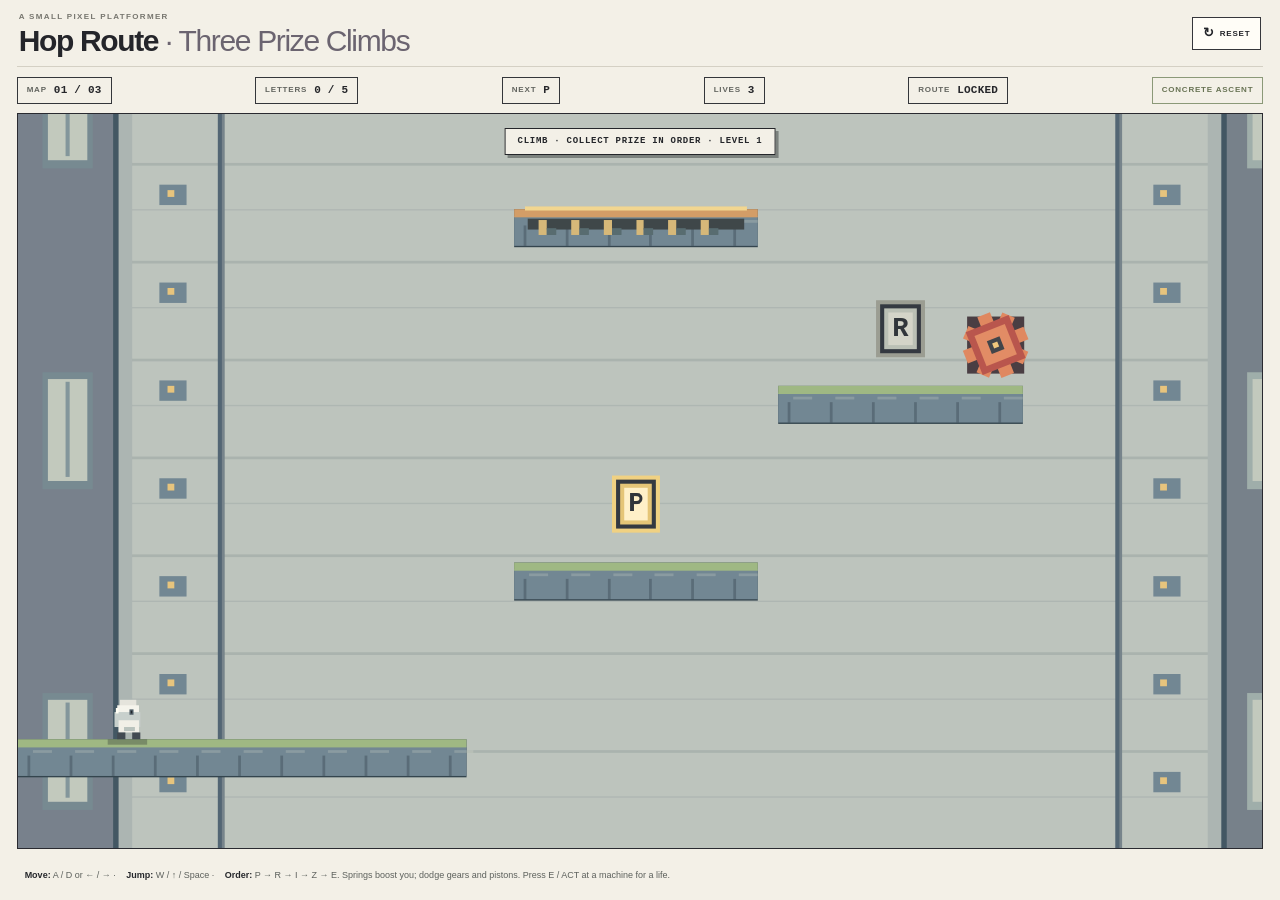
==== hopworld-60.html @ 24fb121d "Initial Cloudflare Pages site" ====
<!doctype html>
<html lang="en">
<head>
  <meta charset="utf-8">
  <meta name="viewport" content="width=device-width,initial-scale=1,viewport-fit=cover">
  <meta name="theme-color" content="#68606d">
  <title>Hop Route · Three Prize Climbs</title>
  <link rel="stylesheet" href="hopworld-60.css">
</head>
<body>
  <main class="hop-app">
    <header class="hop-topbar">
      <div><span class="hop-kicker">A SMALL PIXEL PLATFORMER</span><h1>Hop Route <span>· Three Prize Climbs</span></h1></div>
      <button type="button" class="hop-reset" data-reset aria-label="Restart from map one">↻ <span>RESET</span></button>
    </header>
    <section class="hop-hud" aria-label="Route status">
      <span>MAP <b data-map>01 / 03</b></span>
      <span><span data-goal-label>UNITS</span> <b data-units>0 / 2</b></span>
      <span data-next-wrap hidden>NEXT <b data-next-letter>—</b></span>
      <span>LIVES <b data-lives>3</b></span>
      <span>ROUTE <b data-route>LOCKED</b></span>
      <span class="hop-world" data-world>CONCRETE HALL</span>
    </section>
    <section class="hop-stage" aria-label="Hop Route platform game">
      <canvas data-canvas width="960" height="540" tabindex="0" role="img" aria-label="Three vertical pixel art platform levels. On each level collect P, R, I, Z, E in order, bounce on trampolines, avoid mechanical hazards and reach the exit."></canvas>
      <div class="hop-toast" data-toast aria-live="polite" hidden></div>
      <div class="hop-result" data-result hidden>
        <article class="hop-result-card"><span class="hop-result-stamp" data-result-stamp>ROUTE COMPLETE</span><h2 data-result-title>All three climbs cleared.</h2><p data-result-copy>The machines are humming again. Nice hopping.</p><button type="button" data-reset-result>Play again</button></article>
      </div>
    </section>
    <footer class="hop-controls">
      <p data-help><b>Move:</b> A / D or ← / → <b>Jump:</b> W / ↑ / Space <b>Activate a machine:</b> E. Turn on both units, then find the portal.</p>
      <div class="hop-touch" aria-label="Touch controls"><button type="button" data-left aria-label="Move left">←</button><button type="button" data-right aria-label="Move right">→</button><button type="button" data-jump>JUMP</button><button type="button" data-activate>ACT</button></div>
    </footer>
  </main>
  <script src="hopworld-60.js" defer></script>
</body>
</html>
---- hopworld-60.css ----
*{box-sizing:border-box}
:root{color-scheme:light;--ink:#24252a;--muted:#6e7077;--paper:#f3f0e7;--line:#35363b;--plum:#69616f;--green:#a5b78d}
html,body{width:100%;height:100%;margin:0;overflow:hidden}
body{background:var(--plum);color:var(--ink);font:13px/1.4 Arial,Helvetica,sans-serif}
button{font:inherit}
.hop-app{width:100%;height:100%;display:flex;flex-direction:column;padding:0 clamp(8px,1.3vw,18px);background:var(--paper)}
.hop-topbar{display:flex;flex:none;align-items:center;justify-content:space-between;gap:12px;min-height:67px;padding:9px 2px 8px;border-bottom:1px solid #d4d0c4}
.hop-kicker{display:block;margin-bottom:4px;color:#77766f;font-size:8px;font-weight:900;letter-spacing:.17em}
.hop-topbar h1{margin:0;font-size:clamp(20px,2.7vw,30px);line-height:1;letter-spacing:-.045em}
.hop-topbar h1 span{color:#6b6470;font-weight:500}
.hop-reset{display:flex;align-items:center;gap:6px;min-height:33px;padding:0 10px;border:1px solid var(--line);background:#fffdf7;color:var(--ink);font-weight:900;cursor:pointer}
.hop-reset:hover,.hop-reset:focus-visible{background:var(--ink);color:#fff;outline:2px solid var(--ink);outline-offset:2px}
.hop-reset span{font-size:8px;letter-spacing:.1em}
.hop-hud{display:flex;flex:none;align-items:center;justify-content:space-between;gap:8px;min-height:46px;padding:6px 0}
.hop-hud>span{display:flex;align-items:center;gap:7px;min-height:27px;padding:4px 9px;border:1px solid #34363a;color:#62645f;font-size:8px;font-weight:900;letter-spacing:.1em;white-space:nowrap}
.hop-hud>span[hidden],.hop-touch button[hidden]{display:none!important}
.hop-hud b{color:#25262a;font:900 11px/1 'Courier New',monospace;letter-spacing:.02em}
.hop-world{color:#687354!important;border-color:#8b9978!important}
.hop-stage{position:relative;flex:1 1 auto;min-height:0;overflow:hidden;border:1px solid #292a30;background:#68606d;box-shadow:inset 0 0 0 3px rgba(255,255,255,.08)}
.hop-stage canvas{display:block;width:100%;height:100%;image-rendering:pixelated;image-rendering:crisp-edges;touch-action:none}
.hop-stage canvas:focus-visible{outline:2px dashed #fffdf7;outline-offset:-5px}
.hop-toast{position:absolute;top:14px;left:50%;transform:translateX(-50%);max-width:calc(100% - 24px);padding:7px 12px;border:1px solid #24262a;background:#f3f0e7;color:#24262a;font:900 9px/1.2 'Courier New',monospace;letter-spacing:.08em;text-align:center;box-shadow:3px 3px 0 rgba(20,22,25,.38);pointer-events:none}
.hop-toast[hidden],.hop-result[hidden]{display:none!important}
.hop-result{position:absolute;inset:0;display:grid;place-items:center;padding:15px;background:rgba(36,34,41,.67);backdrop-filter:blur(2px)}
.hop-result-card{width:min(360px,100%);padding:20px;border:1px solid #292a30;background:#f3f0e7;box-shadow:7px 7px 0 #26252a;text-align:center}
.hop-result-stamp{display:inline-block;margin-bottom:8px;color:#6e765c;font-size:8px;font-weight:900;letter-spacing:.15em}
.hop-result-card h2{margin:0;font-size:25px;line-height:1.05;letter-spacing:-.04em}
.hop-result-card p{margin:8px 0 15px;color:#666962;font-size:11px}
.hop-result-card button{min-height:36px;padding:0 17px;border:1px solid #25272b;background:#303138;color:#fff;font-size:9px;font-weight:900;letter-spacing:.11em;text-transform:uppercase;cursor:pointer}
.hop-result-card button:hover,.hop-result-card button:focus-visible{background:#71805f;outline:2px solid #25272b;outline-offset:2px}
.hop-controls{display:flex;flex:none;align-items:center;justify-content:space-between;gap:12px;min-height:51px;padding:7px 0 6px}
.hop-controls p{margin:0;color:#5c605c;font-size:9px}
.hop-controls p b{margin-left:8px;color:#25272b}
.hop-touch{display:none;align-items:center;gap:5px}
.hop-touch button{min-width:37px;min-height:32px;padding:0 8px;border:1px solid #303138;background:#fffdf7;color:#303138;font-size:10px;font-weight:900;touch-action:none;user-select:none}
.hop-touch button[data-jump]{background:#303138;color:#fff;font-size:8px;letter-spacing:.08em}
.hop-touch button[data-activate]{min-width:34px;background:#d3ad6e}
.hop-touch button.is-held,.hop-touch button:active{background:#aab696;color:#22252a}
@media(max-width:720px){
  .hop-topbar{min-height:57px;padding-block:7px}.hop-hud{display:grid;grid-template-columns:repeat(3,minmax(0,1fr));gap:4px;min-height:0;padding:5px 0}.hop-hud>span{justify-content:center;gap:4px;padding:4px 5px;font-size:7px;letter-spacing:.04em}.hop-hud b{font-size:9px}.hop-controls{align-items:flex-start;flex-direction:column;gap:6px;min-height:64px;padding:6px 0}.hop-controls p{font-size:8px}.hop-controls p b{margin-left:3px}.hop-touch{display:flex}.hop-touch button{min-width:35px;min-height:31px}
}
@media(max-width:420px){.hop-topbar h1{font-size:19px}.hop-kicker{font-size:7px}.hop-reset{min-height:30px;padding-inline:7px}.hop-hud{gap:2px}.hop-hud>span{gap:2px;padding:4px 2px;font-size:6px;letter-spacing:0}.hop-hud b{font-size:7.5px}.hop-world{max-width:96px;overflow:hidden}.hop-controls p{font-size:7px}.hop-result-card{padding:15px}.hop-result-card h2{font-size:21px}}
@media(max-height:560px){.hop-topbar{min-height:47px;padding-block:5px}.hop-hud{min-height:35px;padding-block:4px}.hop-controls{min-height:39px;padding-block:4px}.hop-controls p{font-size:8px}}
@media(prefers-reduced-motion:reduce){*{scroll-behavior:auto!important}}
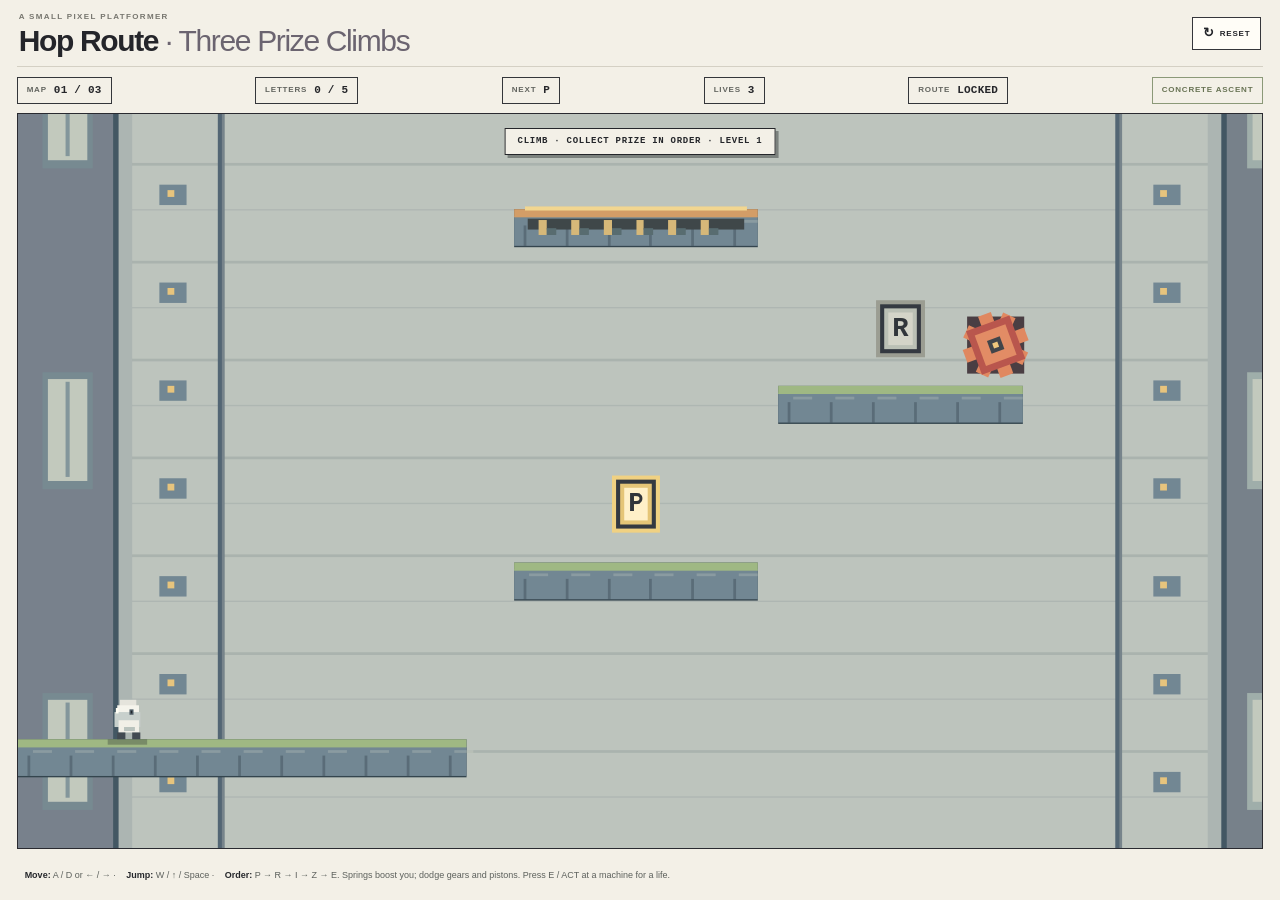
==== commit 9505160d: "Improve SEO metadata across Pages site" ====
--- a/hopworld-60.html
+++ b/hopworld-60.html
@@ -4,7 +4,26 @@
   <meta charset="utf-8">
   <meta name="viewport" content="width=device-width,initial-scale=1,viewport-fit=cover">
   <meta name="theme-color" content="#68606d">
-  <title>Hop Route · Three Prize Climbs</title>
+  <title>Hop Route | Browser Platform Game by Mikhail K.</title>
+  <meta name="description" content="Play Hop Route, a browser platform game with three climbs. Jump across platforms, activate both machines and find the portal in this mini-game by Mikhail K.">
+  <meta name="author" content="Mikhail K.">
+  <meta name="robots" content="index,follow,max-image-preview:large">
+  <link rel="canonical" href="https://basturma.kiev.ua/hopworld-60.html">
+  <link rel="icon" type="image/svg+xml" href="/favicons/13-binary-wave.svg">
+  <meta property="og:type" content="website">
+  <meta property="og:site_name" content="Mikhail K.">
+  <meta property="og:locale" content="en_US">
+  <meta property="og:title" content="Hop Route | Browser Platform Game by Mikhail K.">
+  <meta property="og:description" content="Play Hop Route, a browser platform game with three climbs. Jump across platforms, activate both machines and find the portal in this mini-game by Mikhail K.">
+  <meta property="og:url" content="https://basturma.kiev.ua/hopworld-60.html">
+  <meta property="og:image" content="https://basturma.kiev.ua/assets/avatar.jpg">
+  <meta property="og:image:type" content="image/jpeg">
+  <meta property="og:image:alt" content="Portrait of Mikhail K., creator of the Hop Route browser game">
+  <meta name="twitter:card" content="summary_large_image">
+  <meta name="twitter:title" content="Hop Route | Browser Platform Game by Mikhail K.">
+  <meta name="twitter:description" content="Play Hop Route, a browser platform game with three climbs. Jump across platforms, activate both machines and find the portal in this mini-game by Mikhail K.">
+  <meta name="twitter:image" content="https://basturma.kiev.ua/assets/avatar.jpg">
+  <meta name="twitter:image:alt" content="Portrait of Mikhail K., creator of the Hop Route browser game">
   <link rel="stylesheet" href="hopworld-60.css">
 </head>
 <body>
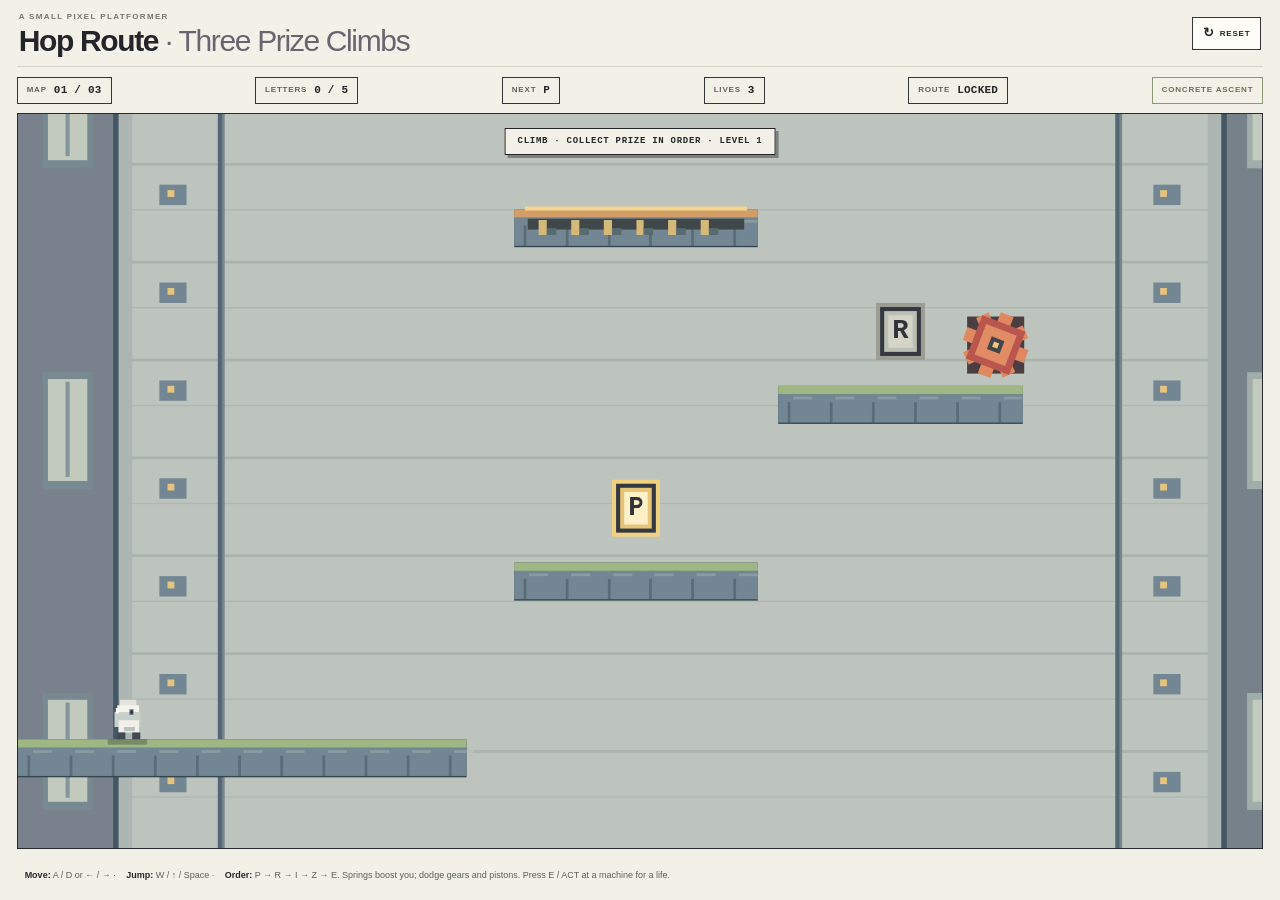
==== commit c4e007ce: "Add pixel visitor counter to site footer" ====
--- a/hopworld-60.html
+++ b/hopworld-60.html
@@ -53,5 +53,6 @@
     </footer>
   </main>
   <script src="hopworld-60.js" defer></script>
+  <script src="/visitor-counter.js" defer></script>
 </body>
 </html>
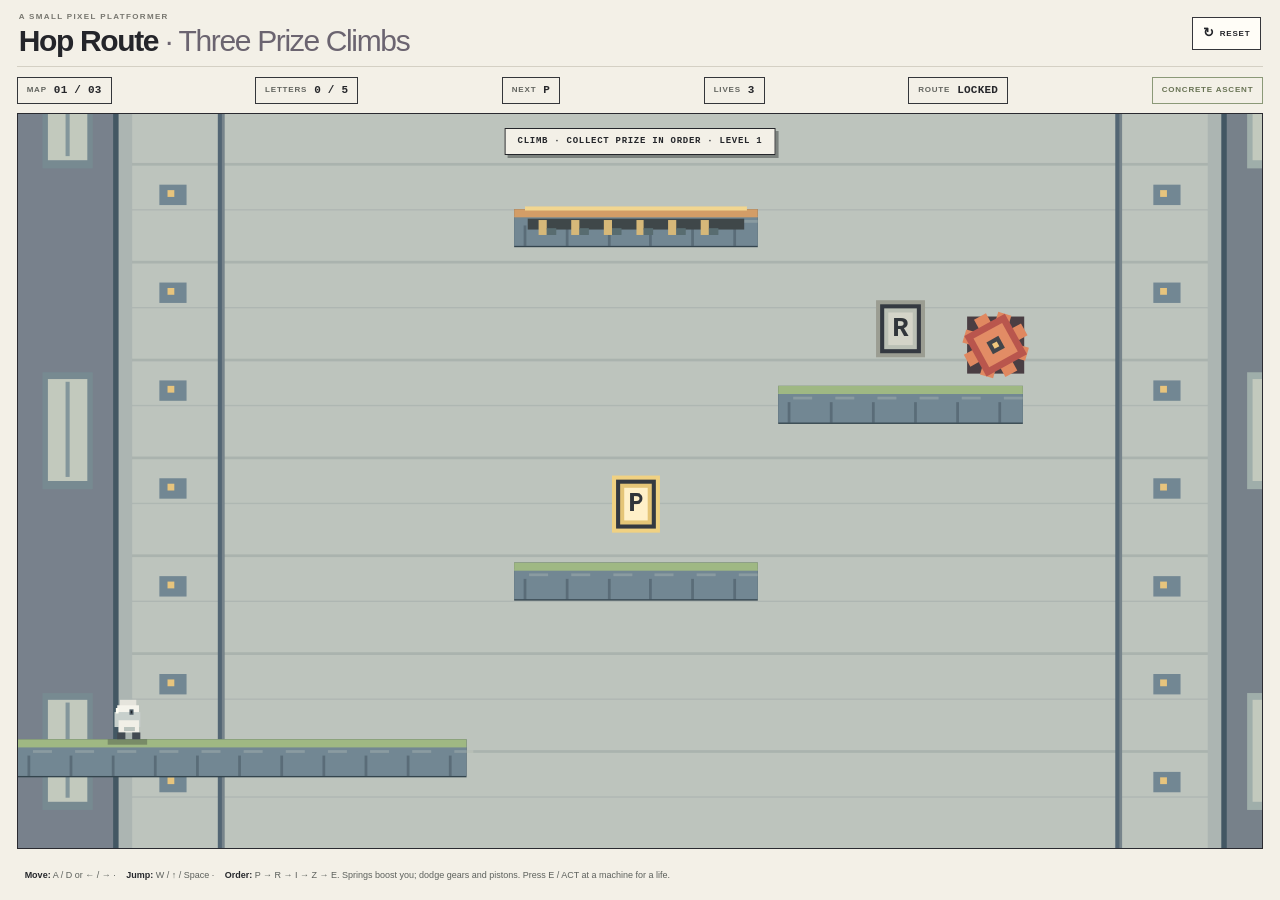
==== commit 3680451a: "Add GA4 tracking to portfolio" ====
--- a/hopworld-60.html
+++ b/hopworld-60.html
@@ -54,5 +54,6 @@
   </main>
   <script src="hopworld-60.js" defer></script>
   <script src="/visitor-counter.js" defer></script>
+  <script src="/google-analytics.js" defer></script>
 </body>
 </html>
